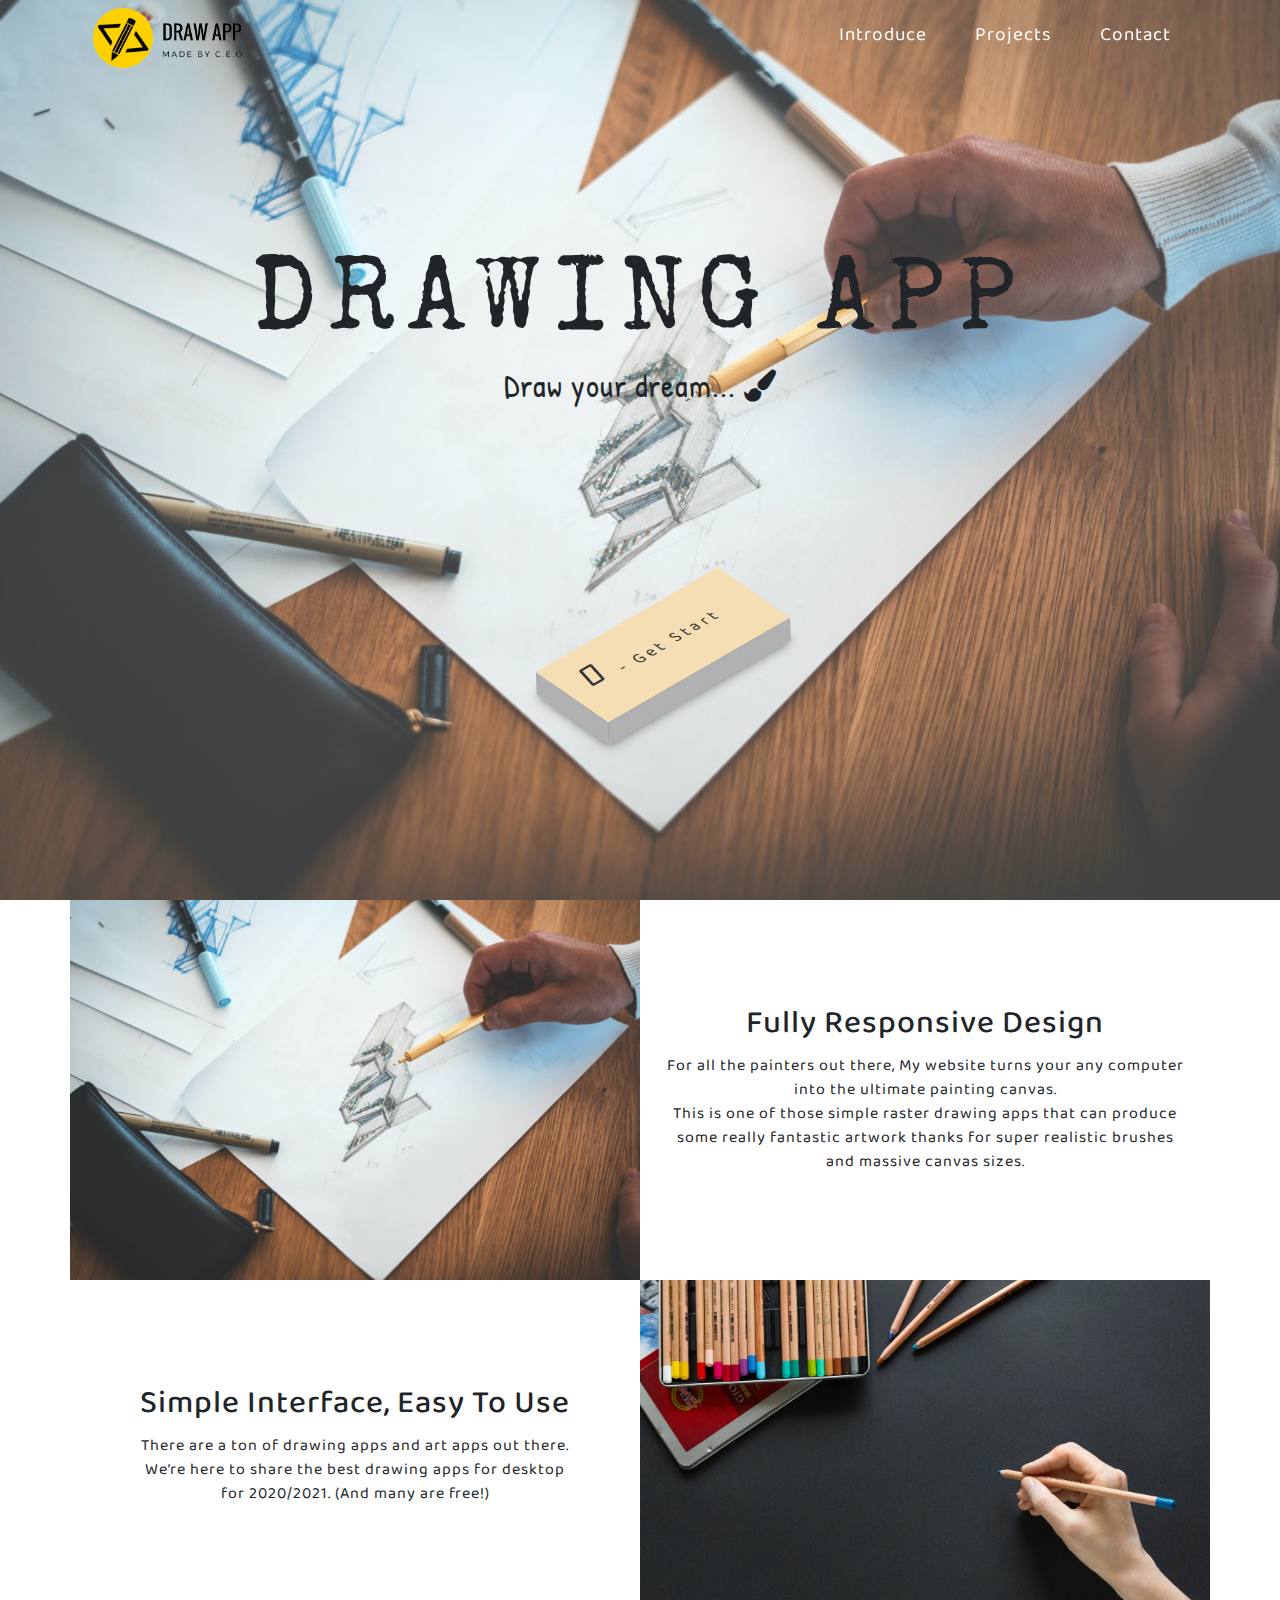
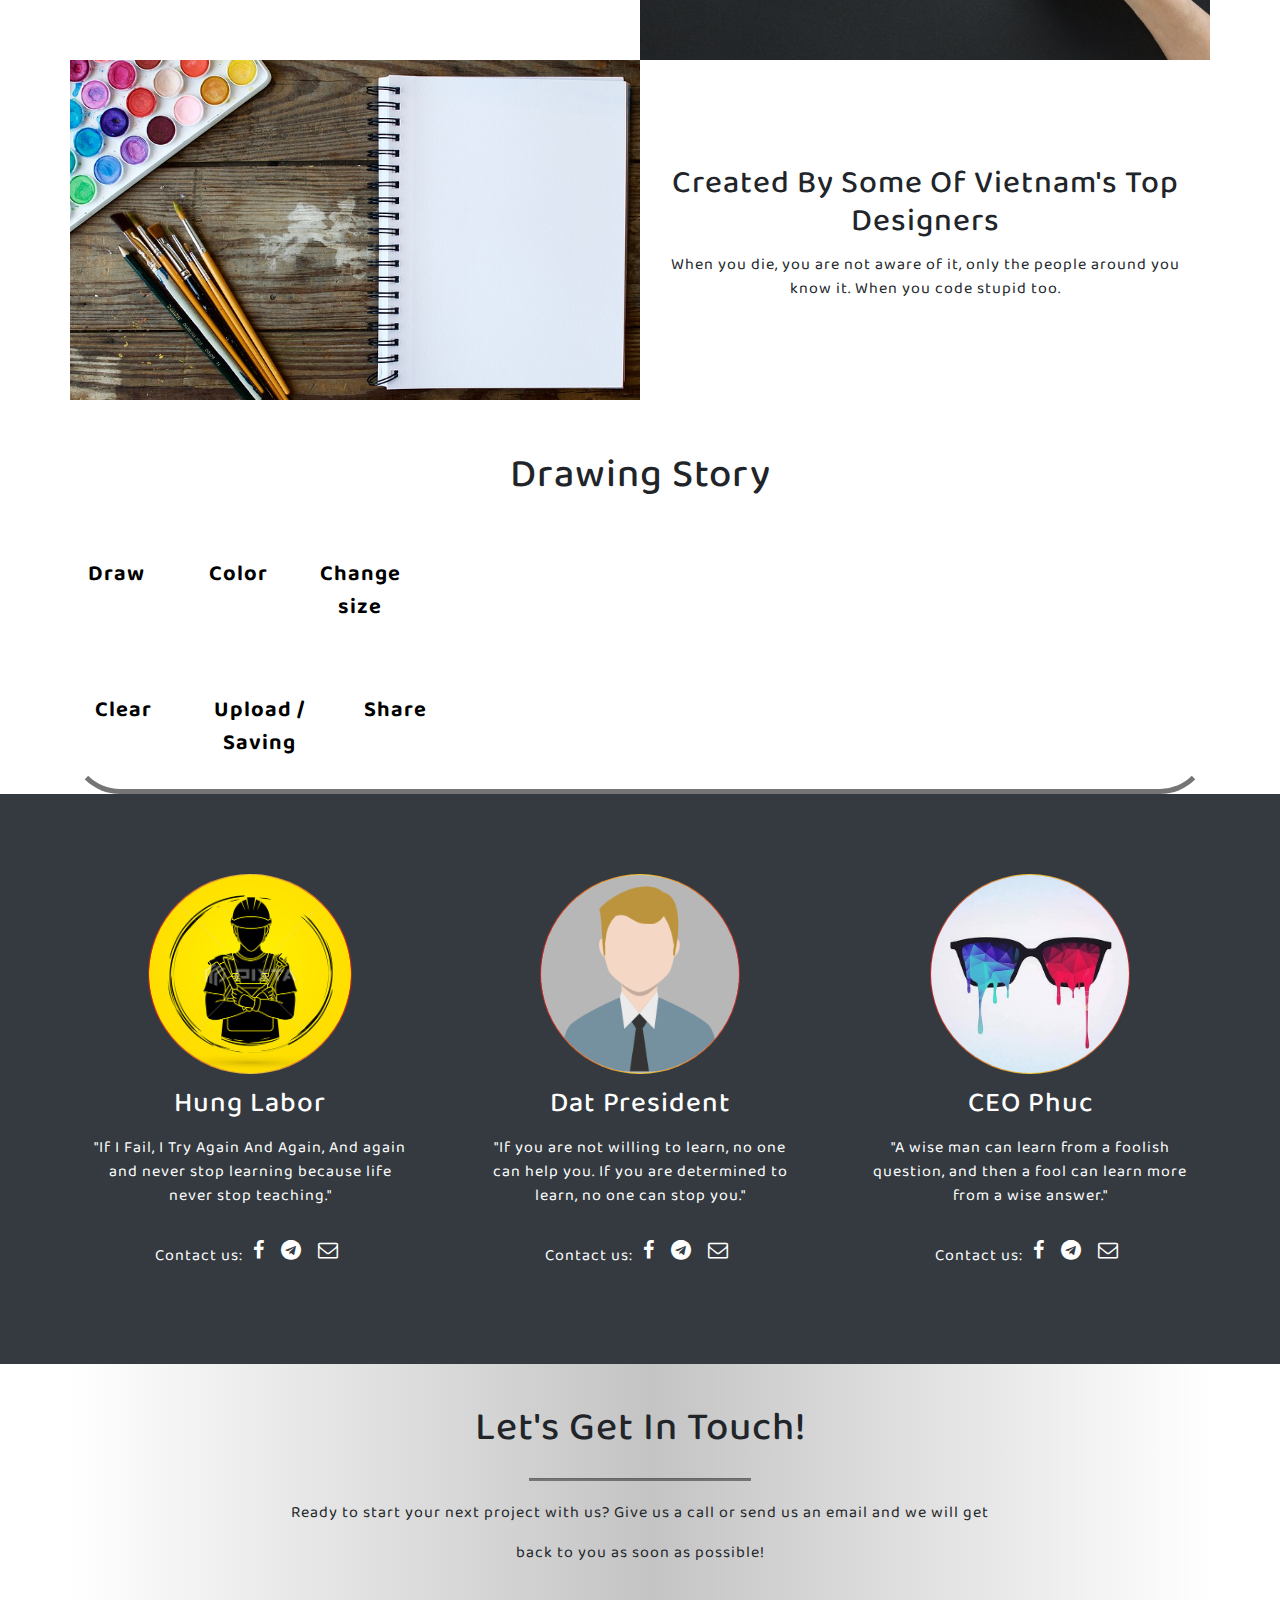
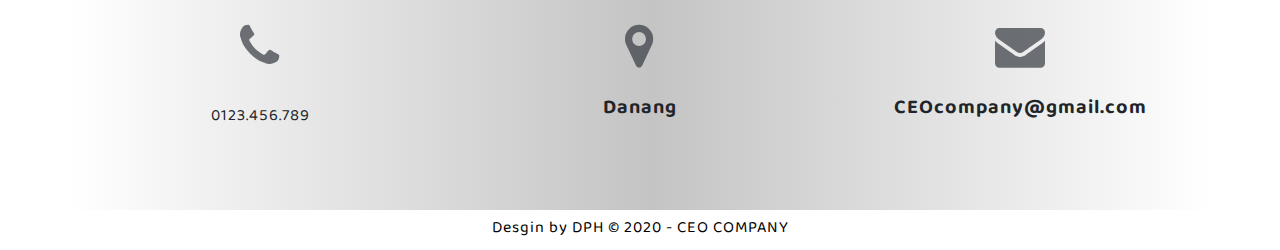
==== index.html @ f02deaca "first commit" ====
<!DOCTYPE html>
<html lang="en">
  <head>
    <script src="Js/index.js"></script>
    <link
      href="https://fonts.googleapis.com/css?family=Varela+Round"
      rel="stylesheet"
    />
    <link
      href="https://fonts.googleapis.com/css?family=Nunito:200,200i,300,300i,400,400i,600,600i,700,700i,800,800i,900,900i"
      rel="stylesheet"
    />
    <link
      rel="stylesheet"
      href="https://stackpath.bootstrapcdn.com/bootstrap/4.4.1/css/bootstrap.min.css"
      integrity="sha384-Vkoo8x4CGsO3+Hhxv8T/Q5PaXtkKtu6ug5TOeNV6gBiFeWPGFN9MuhOf23Q9Ifjh"
      crossorigin="anonymous"
    />
    <script
      src="https://code.jquery.com/jquery-3.4.1.slim.min.js"
      integrity="sha384-J6qa4849blE2+poT4WnyKhv5vZF5SrPo0iEjwBvKU7imGFAV0wwj1yYfoRSJoZ+n"
      crossorigin="anonymous"
    ></script>
    <script
      src="https://cdn.jsdelivr.net/npm/popper.js@1.16.0/dist/umd/popper.min.js"
      integrity="sha384-Q6E9RHvbIyZFJoft+2mJbHaEWldlvI9IOYy5n3zV9zzTtmI3UksdQRVvoxMfooAo"
      crossorigin="anonymous"
    ></script>
    <script
      src="https://stackpath.bootstrapcdn.com/bootstrap/4.4.1/js/bootstrap.min.js"
      integrity="sha384-wfSDF2E50Y2D1uUdj0O3uMBJnjuUD4Ih7YwaYd1iqfktj0Uod8GCExl3Og8ifwB6"
      crossorigin="anonymous"
    ></script>
    <meta charset="UTF-8" />
    <meta name="viewport" content="width=device-width, initial-scale=1.0" />
    <link rel="stylesheet" href="./Css/menu.css" />
    <link rel="stylesheet" href="Css/home.css" />
    <meta charset="UTF-8" />
    <title>Drawing App</title>
    <link rel="icon" type="image/ico" href="img/logo.jpg" />
    <link
      rel="stylesheet"
      href="https://use.fontawesome.com/releases/v5.3.1/css/all.css"
      integrity="sha384-mzrmE5qonljUremFsqc01SB46JvROS7bZs3IO2EmfFsd15uHvIt+Y8vEf7N7fWAU"
      crossorigin="anonymous"
    />
    <link
      href="https://fonts.googleapis.com/css2?family=Patrick+Hand&family=Special+Elite&display=swap"
      rel="stylesheet"
    />
    <link
      href="https://fonts.googleapis.com/css2?family=Baloo+Tammudu+2&display=swap"
      rel="stylesheet"
    />
    <script src="https://cdn.jsdelivr.net/npm/sweetalert2@9"></script>
    <link
      href="https://fonts.googleapis.com/css2?family=Baskervville&family=Dancing+Script:wght@700&display=swap"
      rel="stylesheet"
    />
    <link
      rel="stylesheet"
      href="https://cdnjs.cloudflare.com/ajax/libs/font-awesome/4.7.0/css/font-awesome.min.css"
    />
    <link
      href="https://fonts.googleapis.com/css?family=Playfair+Display&display=swap"
      rel="stylesheet"
    />
    <link
      rel="stylesheet"
      href="https://maxcdn.bootstrapcdn.com/bootstrap/4.0.0/css/bootstrap.min.css"
      integrity="sha384-Gn5384xqQ1aoWXA+058RXPxPg6fy4IWvTNh0E263XmFcJlSAwiGgFAW/dAiS6JXm"
      crossorigin="anonymous"
    />
    <script
      src="https://code.jquery.com/jquery-3.2.1.slim.min.js"
      integrity="sha384-KJ3o2DKtIkvYIK3UENzmM7KCkRr/rE9/Qpg6aAZGJwFDMVNA/GpGFF93hXpG5KkN"
      crossorigin="anonymous"
    ></script>
    <script
      src="https://cdnjs.cloudflare.com/ajax/libs/popper.js/1.12.9/umd/popper.min.js"
      integrity="sha384-ApNbgh9B+Y1QKtv3Rn7W3mgPxhU9K/ScQsAP7hUibX39j7fakFPskvXusvfa0b4Q"
      crossorigin="anonymous"
    ></script>
    <script
      src="https://maxcdn.bootstrapcdn.com/bootstrap/4.0.0/js/bootstrap.min.js"
      integrity="sha384-JZR6Spejh4U02d8jOt6vLEHfe/JQGiRRSQQxSfFWpi1MquVdAyjUar5+76PVCmYl"
      crossorigin="anonymous"
    ></script>
  </head>
  <body>
    <nav class="navbar navbar-expand-lg navbar-light fixed-top" id="mainNav">
      <div class="container">
        <a class="navbar-brand js-scroll-trigger" href="#page-top"
          ><img class="logo" src="./img/logo-removebg-preview.png" alt=""
        /></a>
        <div class="collapse navbar-collapse" id="navbarResponsive">
          <ul class="navbar-nav ml-auto">
            <li class="nav-item">
              <a class="nav-link js-scroll-trigger" href="#about">Introduce</a>
            </li>
            <li class="nav-item">
              <a class="nav-link js-scroll-trigger" href="#projects"
                >Projects</a
              >
            </li>
            <li class="nav-item">
              <a class="nav-link js-scroll-trigger" href="#signup">Contact</a>
            </li>
          </ul>
        </div>
      </div>
    </nav>

    <!--Phần đầu animation-->
    <header class="masthead">
      <div class="container d-flex h-100 align-items-center">
        <div class="mx-auto text-center">
          <h1 class="mx-auto my-0 text-uppercase">Drawing App</h1>
          <h2 class="mx-auto mt-2 mb-5">
            Draw your dream...
            <i class="fa fa-paint-brush" aria-hidden="true"></i>
          </h2>
          <div class="button_max">
            <div class="button_3d">
              <a href="aloooo.html">
                <i class="fas fa-play" aria-hidden="true"></i>
                <span> - Get Start</span>
              </a>
            </div>
          </div>
        </div>
        <a id="about"></a>
      </div>
    </header>

    <div class="container header">
      <div class="row">
        <div class="col-md-6 img">
          <img src="./img/bg1.jpg" alt="" />
        </div>
        <div class="col-md-6 text">
          <h2>Fully Responsive Design</h2>
          <p>
            For all the painters out there, My website turns your any computer
            into the ultimate painting canvas. <br />
            This is one of those simple raster drawing apps that can produce
            some really fantastic artwork thanks for super realistic brushes
            <br />
            and massive canvas sizes.
          </p>
        </div>
      </div>
      <div class="row">
        <div class="col-md-6 text">
          <h2>Simple Interface, Easy To Use</h2>
          <p>
            There are a ton of drawing apps and art apps out there. <br />
            We’re here to share the best drawing apps for desktop <br />
            for 2020/2021. (And many are free!)
          </p>
        </div>
        <div class="col-md-6 img">
          <img src="./img/bg2.jpg" alt="" />
        </div>
      </div>
      <div class="row">
        <div class="col-md-6 img">
          <img src="./img/bg9.jpg" alt="" />
        </div>
        <a id="projects"></a>
        <div class="col-md-6 text">
          <h2>Created By Some Of Vietnam's Top Designers</h2>
          <p>
            When you die, you are not aware of it, only the people around you
            know it. When you code stupid too.
          </p>
        </div>
      </div>
    </div>

    <p></p>

    <div class="container-fluid main2">
      <div class="container">
        <div class="row">
          <div class="col-md-12">
            <h1>Drawing Story</h1>
          </div>
        </div>

        <div class="row">
          <div class="card-deck">
            <div class="card">
              <img
                onclick="show()"
                class="card-img-top"
                src="https://cdn.pixabay.com/photo/2019/04/10/11/56/watercolour-4116932_960_720.png"
                alt=""
              />
              <label for=""><p>Draw</p></label>
            </div>
            <span></span>
            <div class="card">
              <img
                onclick="show1()"
                class="card-img-top"
                src="https://cdn.pixabay.com/photo/2017/08/02/22/38/bird-2573779_960_720.jpg"
                alt=""
              />
              <label for=""><p>Color</p></label>
            </div>
            <span></span>
            <div class="card">
              <img
                onclick="show2()"
                class="card-img-top"
                src="https://cdn.pixabay.com/photo/2015/11/03/10/23/watercolor-1020509_960_720.jpg"
                alt=""
              />
              <label for=""><p>Change size</p></label>
            </div>
          </div>
        </div>
        <p><br /></p>
        <div class="row">
          <div class="card-deck">
            <div class="card">
              <img
                onclick="show3()"
                class="card-img-top"
                src="https://cdn.pixabay.com/photo/2018/07/18/15/43/animal-3546613_960_720.jpg"
                alt=""
              />
              <label for=""><p>Clear</p></label>
            </div>
            <span></span>
            <div class="card">
              <img
                onclick="show4()"
                class="card-img-top"
                src="https://cdn.pixabay.com/photo/2015/12/27/21/11/paradise-1110498_960_720.jpg"
                alt=""
              />
              <label for=""><p>Upload / Saving</p></label>
            </div>
            <span></span>
            <div class="card">
              <img
                onclick="show5()"
                class="card-img-top"
                src="https://cdn.pixabay.com/photo/2015/12/05/08/25/fairy-tale-1077863_960_720.jpg"
                alt=""
              />
              <label for=""><p>Share</p></label>
            </div>
          </div>
          <a id="signup"></a>
        </div>
      </div>
    </div>

    <div class="main3">
      <div class="container">
        <div class="card-deck">
          <div class="card">
            <img class="card-img-top" src="./img/hungngu" alt="" />
            <div class="card-body">
              <h3 class="card-title">Hung Labor</h3>
              <p class="card-text text">
                "If I Fail, I Try Again And Again, And again and never stop
                learning because life never stop teaching."
              </p>
              <div class="contact">
                Contact us:
                <a
                  href="https://www.facebook.com/profile.php?id=100005512876451"
                  ><i class="fa fa-facebook" aria-hidden="true"></i
                ></a>
                <span></span>
                <a href=""><i class="fa fa-telegram" aria-hidden="true"></i></a>
                <span></span>
                <a href=""
                  ><i class="fa fa-envelope-o" aria-hidden="true"></i
                ></a>
              </div>
            </div>
          </div>
          <div class="card">
            <img class="card-img-top" src="./img/admin02.jpg" alt="" />
            <div class="card-body">
              <h3 class="card-title">Dat President</h3>
              <p class="card-text">
                "If you are not willing to learn, no one can help you. If you
                are determined to learn, no one can stop you."
              </p>
              <div class="contact">
                Contact us:
                <a href="https://www.facebook.com/I.miss.you.forever"
                  ><i class="fa fa-facebook" aria-hidden="true"></i
                ></a>
                <span></span>
                <a href=""><i class="fa fa-telegram" aria-hidden="true"></i></a>
                <span></span>
                <a href=""
                  ><i class="fa fa-envelope-o" aria-hidden="true"></i
                ></a>
              </div>
            </div>
          </div>
          <div class="card">
            <img class="card-img-top" src="./img/avatame.jpg" alt="" />
            <div class="card-body">
              <h3 class="card-title">CEO Phuc</h3>
              <p class="card-text">
                "A wise man can learn from a foolish question, and then a fool
                can learn more from a wise answer."
              </p>
              <div class="contact">
                Contact us:
                <a
                  href="https://www.facebook.com/profile.php?id=100008193485637"
                  ><i class="fa fa-facebook" aria-hidden="true"></i
                ></a>
                <span></span>
                <a href=""><i class="fa fa-telegram" aria-hidden="true"></i></a>
                <span></span>
                <a href=""
                  ><i class="fa fa-envelope-o" aria-hidden="true"></i
                ></a>
              </div>
            </div>
          </div>
        </div>
      </div>
    </div>
    <div class="container end-menu">
      <div class="row">
        <div class="col-md-12">
          <h1>Let's Get In Touch!</h1>
          <p></p>
          <span><hr /></span>
          <p></p>
          <label for=""
            ><p>
              Ready to start your next project with us? Give us a call or send
              us an email and we will get <br />
              back to you as soon as possible!
            </p></label
          >
        </div>
      </div>
      <div class="row icon">
        <div class="col-md-4">
          <i class="fa fa-phone" aria-hidden="true"></i>
          <p></p>
          <span>0123.456.789</span>
        </div>
        <div class="col-md-4">
          <i class="fa fa-map-marker" aria-hidden="true"></i>
          <p></p>
          <span
            ><h5><b>Danang</b></h5></span
          >
        </div>
        <div class="col-md-4">
          <i class="fa fa-envelope" aria-hidden="true"></i>
          <p></p>
          <span
            ><h5><b>CEOcompany@gmail.com</b></h5></span
          >
        </div>
      </div>
    </div>

    <div class="end">
      <div class="copy">
        <p>Desgin by DPH © 2020 - CEO COMPANY</p>
      </div>
    </div>
  </body>
</html>
---- Css/menu.css ----
* {
  margin: 0;
  padding: 0;
}
div {
  font-family: "Baloo Tammudu 2", cursive;
}
.main2 {
  height: 100%;
  background: white;
}
.main2 .container {
  border: solid 5px rgba(0, 0, 0, 0.541);
  border-radius: 50px;
  border-right-color: transparent;
  border-left-color: transparent;
  border-top-color: transparent;
}
.main2 h1 {
  padding: 40px 0px;
}
.main2 .col-md-12 {
  text-align: center;
}
.card-deck .card {
  background: transparent;
  border: transparent;
}
.card-deck img {
  border-radius: 15px;
  padding: 0px;
  box-shadow: 5px 5px 3px 0 rgba(0, 0, 0, 0.452);
}
span {
  width: 10px;
}
.card-deck .card img:active {
  transform: translateY(8px);
}
.card label {
  text-align: center;
  font-size: 22px;
  font-weight: initial;
  padding-top: 6px;
  font-weight: bold;
}
.card label p {
  color: black;
}
.header .row .img {
  overflow: hidden;
  width: 570px;
  height: auto;
}
.header .row .img img {
  width: 570px;
  height: auto;
  transform: scale(1.2);
}

.header .row .text {
  text-align: center;
  position: relative;
  top: 7rem;
  color: linear-gradient(
    to right,
    #ff512f 0%,
    #f09819 51%,
    #ff512f 100%
  ) !important;
}
.main3 {
  height: auto;
  background: #343a40;
  width: 100%;
}

.main3 .container {
  text-align: center;
  position: relative;
  padding: 80px 0px 60px 0px;
}
.main3 .card-deck .card img {
  margin: 0 auto;
  border-radius: 50%;
  height: 200px;
  width: auto;
  box-shadow: none;
  border: solid 1px transparent;
  background-image: linear-gradient(
    to right,
    #c02425 0%,
    #f0cb35 51%,
    #c02425 100%
  );
}
.main3 .card-deck .card .card-body {
  color: white;
}
.end-menu {
  text-align: center;
  padding: 50px 150px;
  line-height: 40px;
  background-image: linear-gradient(
    to right,
    #ffffff 0%,
    rgba(0, 0, 0, 0.233) 51%,
    #ffffff 100%
  );
}
.end-menu .row hr {
  margin: 0 auto;
  width: 20%;
  height: 2px;
  background: rgba(0, 0, 0, 0.431);
}
.end-menu .row i {
  font-size: 50px;
  color: #343a40b4;
}
.end-menu .icon {
  padding: 20px 0px;
}
.end {
  position: relative;
  height: 40px;
  color: black;
  text-align: center;
  width: auto;
  font-family: inherit;
  padding: 10px 0px;
}

.contact {
  overflow: hidden;
  padding: 12px 0px;
}
.contact i {
  overflow: hidden;
  padding: 0px 6px;
  font-size: 20px;
  color: white;
  transition: 0.2s;
}
.contact i:hover {
  transform: scale(1.2);
  color: whitesmoke;
  transition: 0.2s;
  z-index: 99;
}
#about {
  margin-top: 72%;
}
#projects {
  margin-top: 23%;
}
#signup {
  margin-top: -7%;
}

@import url("https://fonts.googleapis.com/css?family=Nunito:400,600,700");

.a {
  color: #e7484f;
}
.b {
  color: #f68b1d;
}
.c {
  color: #fced00;
}
.d {
  color: #009e4f;
}
.e {
  color: #00aac3;
}
.f {
  color: #732982;
}

.rainbow {
  background-color: #343a40;
  border-radius: 4px;
  color: #fff;
  cursor: pointer;
}
.rainbow a {
  padding: 20px 20px;
  color: white;
  text-decoration: none;
}
.rainbow a:hover {
  color: white;
  text-decoration: none;
}

.rainbow:hover {
  background-image: linear-gradient(
    90deg,
    #00c0ff 0%,
    #ffcf00 49%,
    #fc4f4f 80%,
    #00c0ff 100%
  );
  animation: slidebg 5s linear infinite;
}

@keyframes slidebg {
  to {
    background-position: 20vw;
  }
}

.button_max {
  margin: 15rem 0 0 20%;
}

.button_3d {
  position: absolute;
  transform: translate(-50%, -50%);
  display: flex;
  margin: 0 0 0 16rem;
  padding: 0;
  list-style: none;
}

.button_3d a .fas {
  font-size: 2rem;
  color: #333;
  line-height: 80px;
  transition: 0.5s;
  padding-right: 14px;
}

.button_3d a span {
  padding: 0;
  margin: 0;
  top: 2rem;
  position: absolute;
  color: #333;
  letter-spacing: 4px;
  transition: 0.5s;
  width: 10rem;
}

.button_3d a {
  text-decoration: none;
  display: block;
  display: absolute;
  width: 210px;
  height: 80px;
  background: wheat;
  text-align: left;
  padding-left: 20px;
  transform: rotate(-30deg) skewX(25deg) translate(0, 0);
  transition: 0.5s;
  box-shadow: -20px 20px 10px rgba(0, 0, 0, 0.5);
}

.button_3d a::before {
  content: "";
  position: absolute;
  top: 10px;
  left: -20px;
  height: 100%;
  width: 20px;
  background: #b1b1b1;
  transform: 0.5s;
  transform: rotate(0deg) skewY(-45deg);
}

.button_3d a::after {
  content: "";
  position: absolute;
  bottom: -20px;
  left: -10px;
  height: 20px;
  width: 100%;
  background: #b1b1b1;
  transform: 0.5s;
  transform: rotate(0deg) skewX(-45deg);
}

.button_3d a:hover {
  transform: rotate(-30deg) skew(25deg) translate(20px, -15px);
  box-shadow: -50px 50px 50px rgba(0, 0, 0, 0.5);
}

.button_3d:hover .fas {
  color: #fff;
}

.button_3d:hover span {
  color: #fff;
}

.button_3d:hover a {
  background: #dd4b39;
}

.button_3d:hover a::before {
  background: #b33a2b;
}

.button_3d:hover a::after {
  background: #e66a5a;
}
---- Css/home.css ----
.navbar .logo {
  height: 100px;
  width: auto;
}
#mainNav {
  min-height: 56px;
  background-color: #fff;
}

.navbar {
  /* background-image: linear-gradient(to right, #F09819 0%, rgba(237, 222, 93, 0.76) 21%, #F09819 100%)!important; */
  background-color: transparent !important;
  height: 80px;
  /* box-shadow: 0px 20px 30px rgba(0, 0, 0, 0.246); */
  transition: 0.5s;
}

.navbar-small {
  /* background-image: linear-gradient(to right, #272522 0%, rgba(167, 165, 154, 0.76) 21%, #d1cec9c9 100%)!important; */
  /* background-color: rgba(0, 0, 0, 0.815)!important; */
  background-color: white !important;
  height: 80px;
  box-shadow: 0px 20px 30px rgba(0, 0, 0, 0.246);
  transition: 0.5s;
}
#mainNav .navbar-toggler {
  font-size: 80%;
  padding: 0.75rem;
  color: #64a19d;
  border: 1px solid #64a19d;
}
#mainNav .navbar-toggler:focus {
  outline: 0;
}
#mainNav .navbar-brand {
  color: #161616;
  font-weight: 700;
  padding: 0.9rem 0;
}
#mainNav .navbar-nav .nav-item {
  font-size: 19px;
}
#mainNav .navbar-nav .nav-item:hover {
  color: fade(white, 80%);
  outline: 0;
  background-color: transparent;
}
#mainNav .navbar-nav .nav-item:active,
#mainNav .navbar-nav .nav-item:focus {
  outline: 0;
  background-color: transparent;
}
@media (min-width: 992px) {
  #mainNav {
    padding-top: 0;
    padding-bottom: 0;
    border-bottom: none;
    background-color: transparent;
    transition: background-color 0.3s ease-in-out;
  }
  #mainNav .navbar-brand {
    padding: 0.5rem 0;
    color: white;
  }
  #mainNav .nav-link {
    transition: none;
    padding: 2rem 1.5rem;
    color: white;
  }
  #mainNav .nav-link:hover {
    color: rgba(255, 255, 255, 0.75);
  }
  #mainNav .nav-link:active {
    color: #fff;
  }
  #mainNav.navbar-shrink {
    background-color: #fff;
  }
  #mainNav.navbar-shrink .navbar-brand {
    color: #161616;
  }
  #mainNav.navbar-shrink .nav-link {
    color: #161616;
    padding: 1.5rem 1.5rem 1.25rem;
    border-bottom: 0.25rem solid transparent;
  }
  #mainNav.navbar-shrink .nav-link:hover {
    color: #64a19d;
  }
  #mainNav.navbar-shrink .nav-link:active {
    color: #467370;
  }
  #mainNav.navbar-shrink .nav-link.active {
    color: #64a19d;
    outline: 0;
    border-bottom: 0.25rem solid #64a19d;
  }
}
.masthead {
  min-height: 30rem;
  position: relative;
  display: table;
  width: 100%;
  height: auto;
  padding-top: 8rem;
  padding-bottom: 8rem;
  background: linear-gradient(
      90deg,
      rgba(255, 255, 255, 0.1) 0,
      rgba(255, 255, 255, 0.1) 100%
    ),
    url(../img/bg1.jpg);
  background-position: center center;
  background-repeat: no-repeat;
  background-size: cover;
}
.masthead h1 {
  font-family: "Special Elite", cursive;
  font-size: 2.5rem;
  line-height: 2.5rem;
  letter-spacing: 0.8rem;
  animation: bongdo 15s infinite;
}
@keyframes bongdo {
  30% {
    text-shadow: black 10px 10px 12px;
  }
  70% {
    text-shadow: black 12px 12px 13px;
  }
  100% {
    text-shadow: black 10px 10px 12px;
  }
}
@keyframes pain {
  50% {
    transform: rotate(-15deg);
    -moz-transform: rotate(-15deg);
    -webkit-transform: rotate(-15deg);
    -o-transform: rotate(-15deg);
  }
}

.masthead h2 {
  font-family: "Patrick Hand", cursive;
  max-width: 20rem;
  animation: pain 15s forwards;
  font-size: 2rem !important;
}
@media (min-width: 768px) {
  .masthead h1 {
    font-size: 4rem;
    line-height: 4rem;
  }
}
@media (min-width: 992px) {
  .masthead {
    height: 100vh;
    padding: 0;
  }
  .masthead h1 {
    font-size: 6.5rem;
    line-height: 6.5rem;
    letter-spacing: 0.8rem;
  }
  .masthead h2 {
    max-width: 30rem;
    font-size: 1.25rem;
  }
}
.btn {
  box-shadow: 0 0.1875rem 0.1875rem 0 rgba(0, 0, 0, 0.1) !important;
  padding: 1.25rem 2rem;
  font-family: "Varela Round";
  font-size: 80%;
  text-transform: uppercase;
  letter-spacing: 0.15rem;
  border: 0;
}
.btn-primary {
  background-color: #64a19d;
}
.btn-primary:hover {
  background-color: #4f837f;
}
.btn-primary:focus {
  background-color: #4f837f;
  color: #fff;
}
.btn-primary:active {
  background-color: #467370 !important;
}
.about-section {
  padding-top: 5rem;
  background: white;
}
.about-section p {
  margin-bottom: 5rem;
}
.projects-section {
  padding: 10rem 0;
}
.projects-section .featured-text {
  padding: 2rem;
}
@media (min-width: 992px) {
  .projects-section .featured-text {
    padding: 0 0 0 2rem;
    border-left: 0.5rem solid #64a19d;
  }
}
.projects-section .project-text {
  padding: 3rem;
  font-size: 90%;
}
@media (min-width: 992px) {
  .projects-section .project-text {
    padding: 5rem;
  }
  .projects-section .project-text hr {
    border-color: #64a19d;
    border-width: 0.25rem;
    width: 30%;
  }
}
.signup-section {
  padding: 10rem 0;
  background: linear-gradient(
      to bottom,
      rgba(22, 22, 22, 0.1) 0,
      rgba(22, 22, 22, 0.5) 75%,
      #161616 100%
    ),
    url(../img/bg-signup.jpg);
  background-position: center;
  background-repeat: no-repeat;
  background-attachment: scroll;
  background-size: cover;
}
.signup-section .form-inline input {
  box-shadow: 0 0.1875rem 0.1875rem 0 rgba(0, 0, 0, 0.1) !important;
  padding: 1.25rem 2rem;
  height: auto;
  font-family: "Varela Round";
  font-size: 80%;
  text-transform: uppercase;
  letter-spacing: 0.15rem;
  border: 0;
}
.contact-section {
  padding: 5rem 0 0;
}
.contact-section .card {
  border: 0;
  border-bottom: 0.25rem solid #64a19d;
}
.contact-section .card h4 {
  font-size: 0.8rem;
  font-family: "Varela Round";
  text-transform: uppercase;
  letter-spacing: 0.15rem;
}
.contact-section .card hr {
  border-color: #64a19d;
  border-width: 0.25rem;
  width: 3rem;
}
.contact-section .social {
  margin-top: 5rem;
}
.contact-section .social a {
  text-align: center;
  height: 3rem;
  width: 3rem;
  background: rgba(255, 255, 255, 0.1);
  border-radius: 100%;
  line-height: 3rem;
  color: rgba(255, 255, 255, 0.3);
}
.contact-section .social a:hover {
  color: rgba(255, 255, 255, 0.5);
}
.contact-section .social a:active {
  color: #fff;
}
body {
  font-family: Nunito;
  letter-spacing: 0.0625em;
}
a {
  color: #64a19d;
}
a:focus,
a:hover {
  text-decoration: none;
  color: #3c6360;
}
.bg-black {
  background-color: #161616 !important;
}
.bg-primary {
  background-color: #64a19d !important;
}
.text-primary {
  color: #64a19d !important;
}
footer {
  padding: 5rem 0;
}
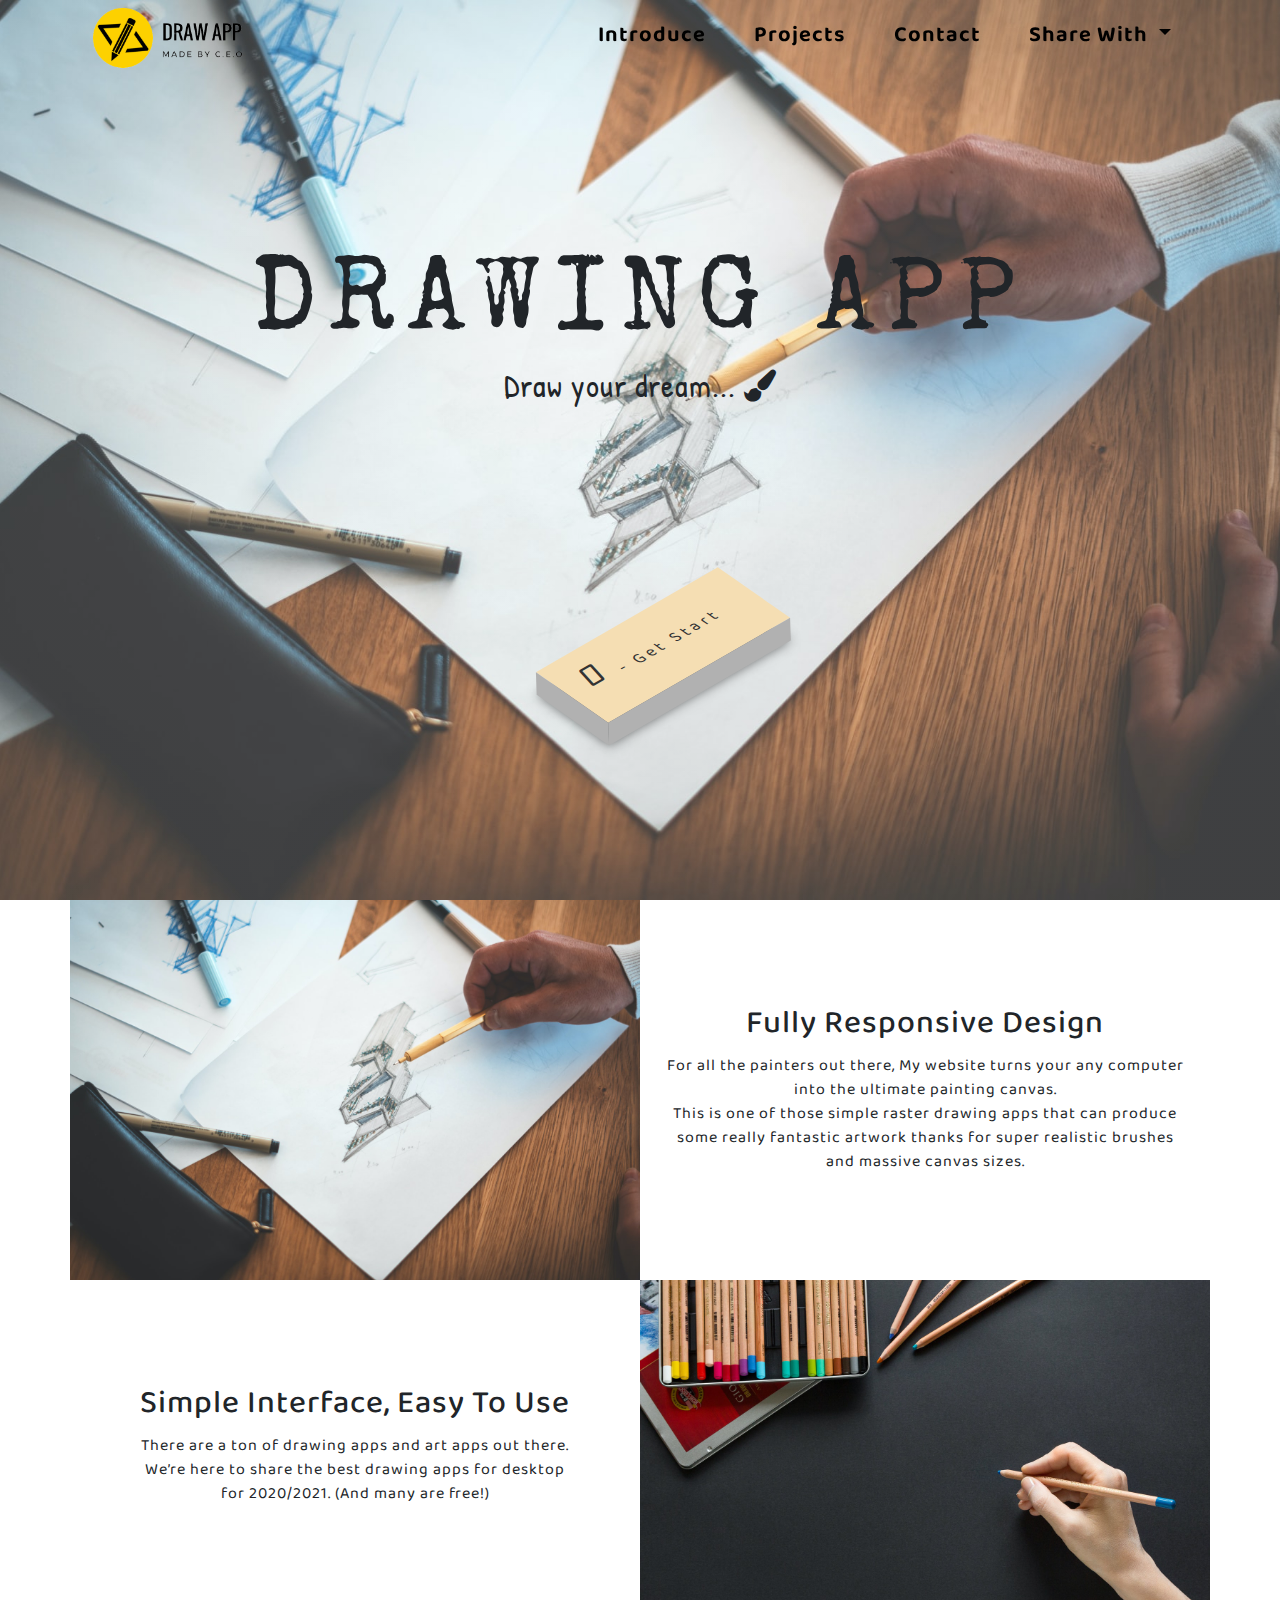
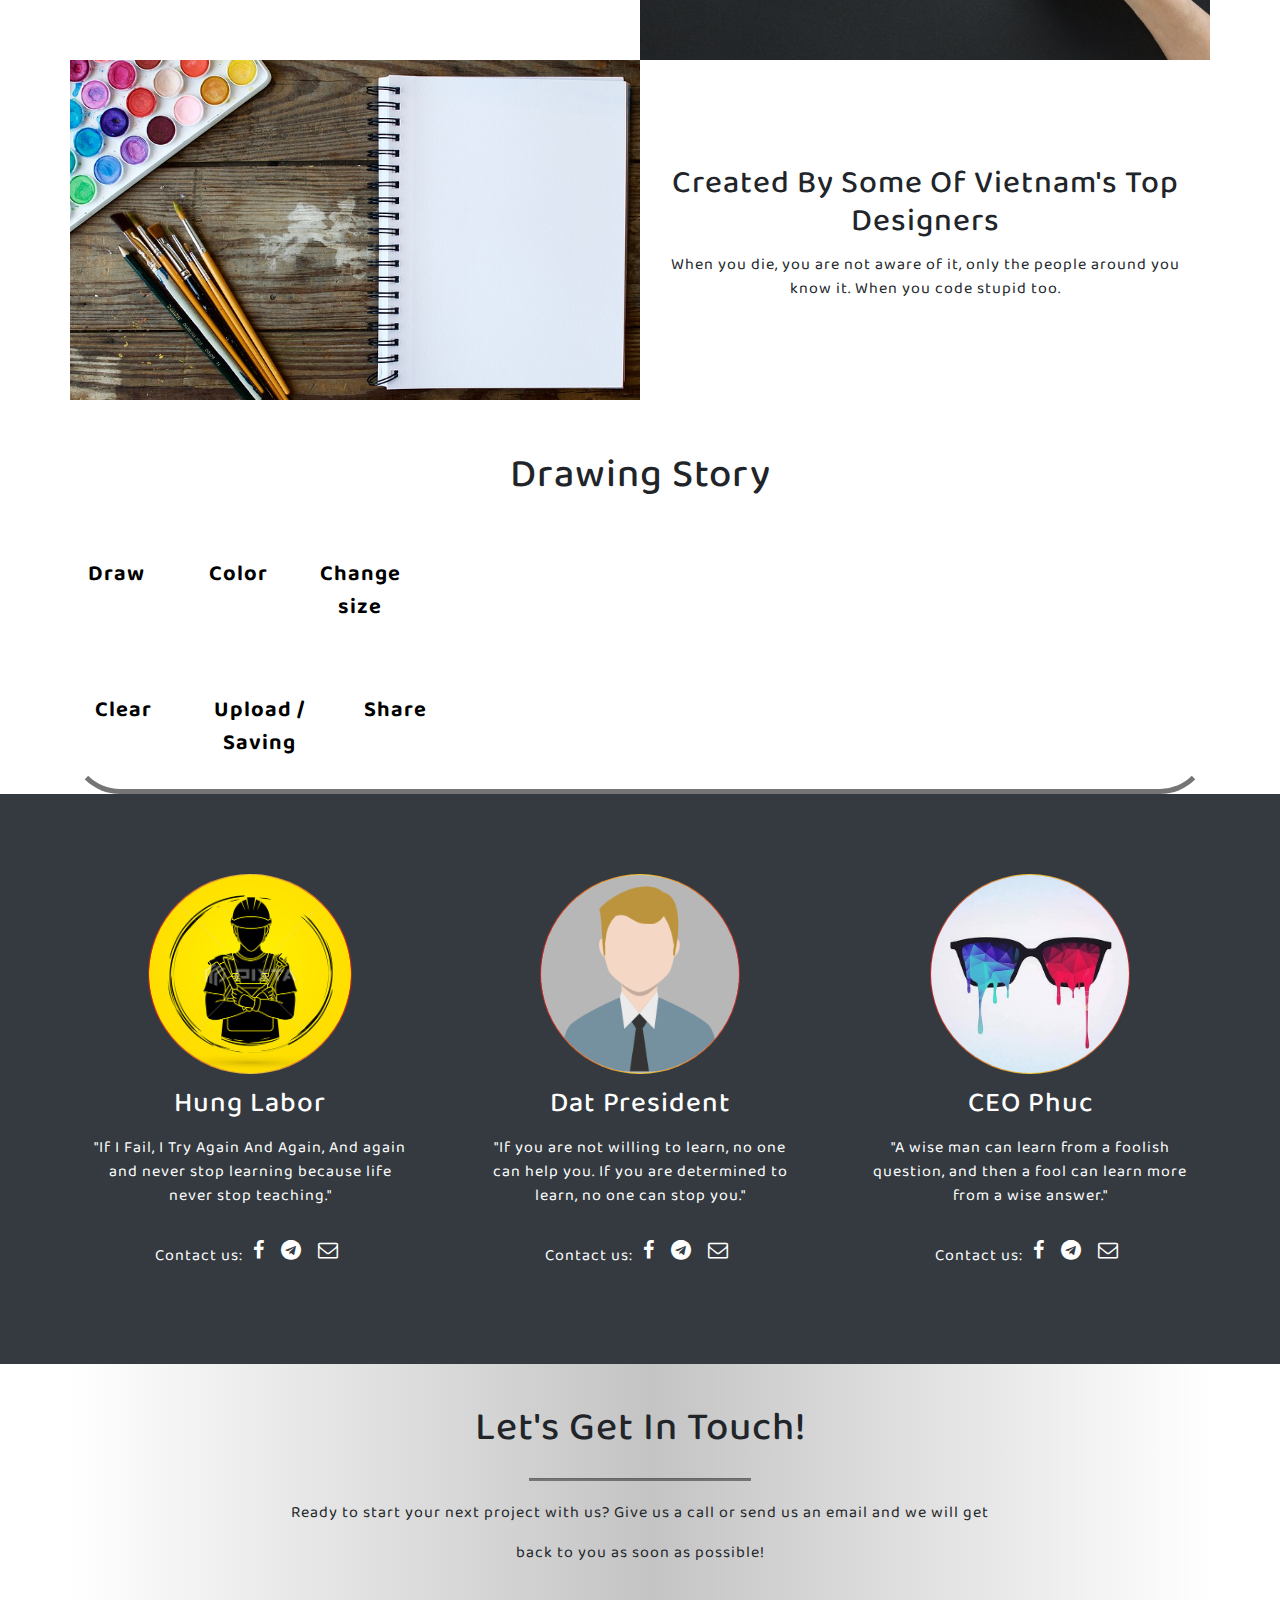
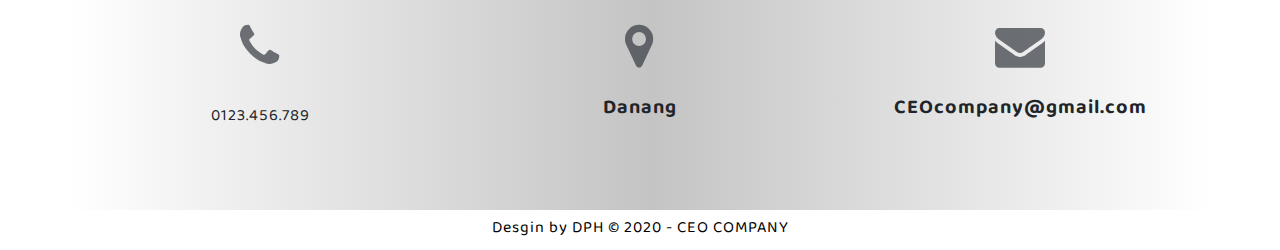
==== commit 1eeb4113: "aaa" ====
--- a/index.html
+++ b/index.html
@@ -1,381 +1,323 @@
 <!DOCTYPE html>
 <html lang="en">
-  <head>
-    <script src="Js/index.js"></script>
-    <link
-      href="https://fonts.googleapis.com/css?family=Varela+Round"
-      rel="stylesheet"
-    />
-    <link
-      href="https://fonts.googleapis.com/css?family=Nunito:200,200i,300,300i,400,400i,600,600i,700,700i,800,800i,900,900i"
-      rel="stylesheet"
-    />
-    <link
-      rel="stylesheet"
-      href="https://stackpath.bootstrapcdn.com/bootstrap/4.4.1/css/bootstrap.min.css"
-      integrity="sha384-Vkoo8x4CGsO3+Hhxv8T/Q5PaXtkKtu6ug5TOeNV6gBiFeWPGFN9MuhOf23Q9Ifjh"
-      crossorigin="anonymous"
-    />
-    <script
-      src="https://code.jquery.com/jquery-3.4.1.slim.min.js"
-      integrity="sha384-J6qa4849blE2+poT4WnyKhv5vZF5SrPo0iEjwBvKU7imGFAV0wwj1yYfoRSJoZ+n"
-      crossorigin="anonymous"
-    ></script>
-    <script
-      src="https://cdn.jsdelivr.net/npm/popper.js@1.16.0/dist/umd/popper.min.js"
-      integrity="sha384-Q6E9RHvbIyZFJoft+2mJbHaEWldlvI9IOYy5n3zV9zzTtmI3UksdQRVvoxMfooAo"
-      crossorigin="anonymous"
-    ></script>
-    <script
-      src="https://stackpath.bootstrapcdn.com/bootstrap/4.4.1/js/bootstrap.min.js"
-      integrity="sha384-wfSDF2E50Y2D1uUdj0O3uMBJnjuUD4Ih7YwaYd1iqfktj0Uod8GCExl3Og8ifwB6"
-      crossorigin="anonymous"
-    ></script>
+
+<head>
     <meta charset="UTF-8" />
     <meta name="viewport" content="width=device-width, initial-scale=1.0" />
+    <title>Drawing App</title>
+    <link rel="stylesheet" href="https://maxcdn.bootstrapcdn.com/bootstrap/4.0.0/css/bootstrap.min.css" integrity="sha384-Gn5384xqQ1aoWXA+058RXPxPg6fy4IWvTNh0E263XmFcJlSAwiGgFAW/dAiS6JXm" crossorigin="anonymous" />
+    <link href="https://fonts.googleapis.com/css?family=Varela+Round" rel="stylesheet" />
+    <link href="https://fonts.googleapis.com/css?family=Nunito:200,200i,300,300i,400,400i,600,600i,700,700i,800,800i,900,900i" rel="stylesheet" />
+    <link rel="stylesheet" href="https://stackpath.bootstrapcdn.com/bootstrap/4.4.1/css/bootstrap.min.css" integrity="sha384-Vkoo8x4CGsO3+Hhxv8T/Q5PaXtkKtu6ug5TOeNV6gBiFeWPGFN9MuhOf23Q9Ifjh" crossorigin="anonymous" />
+    <link rel="stylesheet" href="Css/totop.css" />
     <link rel="stylesheet" href="./Css/menu.css" />
     <link rel="stylesheet" href="Css/home.css" />
-    <meta charset="UTF-8" />
-    <title>Drawing App</title>
     <link rel="icon" type="image/ico" href="img/logo.jpg" />
-    <link
-      rel="stylesheet"
-      href="https://use.fontawesome.com/releases/v5.3.1/css/all.css"
-      integrity="sha384-mzrmE5qonljUremFsqc01SB46JvROS7bZs3IO2EmfFsd15uHvIt+Y8vEf7N7fWAU"
-      crossorigin="anonymous"
-    />
-    <link
-      href="https://fonts.googleapis.com/css2?family=Patrick+Hand&family=Special+Elite&display=swap"
-      rel="stylesheet"
-    />
-    <link
-      href="https://fonts.googleapis.com/css2?family=Baloo+Tammudu+2&display=swap"
-      rel="stylesheet"
-    />
+    <link rel="stylesheet" href="https://use.fontawesome.com/releases/v5.3.1/css/all.css" integrity="sha384-mzrmE5qonljUremFsqc01SB46JvROS7bZs3IO2EmfFsd15uHvIt+Y8vEf7N7fWAU" crossorigin="anonymous" />
+    <link href="https://fonts.googleapis.com/css2?family=Patrick+Hand&family=Special+Elite&display=swap" rel="stylesheet" />
+    <link href="https://fonts.googleapis.com/css2?family=Baloo+Tammudu+2&display=swap" rel="stylesheet" />
+    <link href="https://fonts.googleapis.com/css2?family=Baskervville&family=Dancing+Script:wght@700&display=swap" rel="stylesheet" />
+    <link rel="stylesheet" href="https://cdnjs.cloudflare.com/ajax/libs/font-awesome/4.7.0/css/font-awesome.min.css" />
+    <link href="https://fonts.googleapis.com/css?family=Playfair+Display&display=swap" rel="stylesheet" />
+    <link rel="stylesheet" href="https://maxcdn.bootstrapcdn.com/bootstrap/4.0.0/css/bootstrap.min.css" integrity="sha384-Gn5384xqQ1aoWXA+058RXPxPg6fy4IWvTNh0E263XmFcJlSAwiGgFAW/dAiS6JXm" crossorigin="anonymous" />
+    <script src="https://code.jquery.com/jquery-3.2.1.slim.min.js" integrity="sha384-KJ3o2DKtIkvYIK3UENzmM7KCkRr/rE9/Qpg6aAZGJwFDMVNA/GpGFF93hXpG5KkN" crossorigin="anonymous"></script>
+    <script src="https://cdnjs.cloudflare.com/ajax/libs/popper.js/1.12.9/umd/popper.min.js" integrity="sha384-ApNbgh9B+Y1QKtv3Rn7W3mgPxhU9K/ScQsAP7hUibX39j7fakFPskvXusvfa0b4Q" crossorigin="anonymous"></script>
+    <script src="https://maxcdn.bootstrapcdn.com/bootstrap/4.0.0/js/bootstrap.min.js" integrity="sha384-JZR6Spejh4U02d8jOt6vLEHfe/JQGiRRSQQxSfFWpi1MquVdAyjUar5+76PVCmYl" crossorigin="anonymous"></script>
+    <script src="https://code.jquery.com/jquery-3.2.1.slim.min.js" integrity="sha384-KJ3o2DKtIkvYIK3UENzmM7KCkRr/rE9/Qpg6aAZGJwFDMVNA/GpGFF93hXpG5KkN" crossorigin="anonymous"></script>
+    <script src="https://cdnjs.cloudflare.com/ajax/libs/popper.js/1.12.9/umd/popper.min.js" integrity="sha384-ApNbgh9B+Y1QKtv3Rn7W3mgPxhU9K/ScQsAP7hUibX39j7fakFPskvXusvfa0b4Q" crossorigin="anonymous"></script>
+    <script src="https://maxcdn.bootstrapcdn.com/bootstrap/4.0.0/js/bootstrap.min.js" integrity="sha384-JZR6Spejh4U02d8jOt6vLEHfe/JQGiRRSQQxSfFWpi1MquVdAyjUar5+76PVCmYl" crossorigin="anonymous"></script>
+    <script src="Js/index.js"></script>
     <script src="https://cdn.jsdelivr.net/npm/sweetalert2@9"></script>
-    <link
-      href="https://fonts.googleapis.com/css2?family=Baskervville&family=Dancing+Script:wght@700&display=swap"
-      rel="stylesheet"
-    />
-    <link
-      rel="stylesheet"
-      href="https://cdnjs.cloudflare.com/ajax/libs/font-awesome/4.7.0/css/font-awesome.min.css"
-    />
-    <link
-      href="https://fonts.googleapis.com/css?family=Playfair+Display&display=swap"
-      rel="stylesheet"
-    />
-    <link
-      rel="stylesheet"
-      href="https://maxcdn.bootstrapcdn.com/bootstrap/4.0.0/css/bootstrap.min.css"
-      integrity="sha384-Gn5384xqQ1aoWXA+058RXPxPg6fy4IWvTNh0E263XmFcJlSAwiGgFAW/dAiS6JXm"
-      crossorigin="anonymous"
-    />
-    <script
-      src="https://code.jquery.com/jquery-3.2.1.slim.min.js"
-      integrity="sha384-KJ3o2DKtIkvYIK3UENzmM7KCkRr/rE9/Qpg6aAZGJwFDMVNA/GpGFF93hXpG5KkN"
-      crossorigin="anonymous"
-    ></script>
-    <script
-      src="https://cdnjs.cloudflare.com/ajax/libs/popper.js/1.12.9/umd/popper.min.js"
-      integrity="sha384-ApNbgh9B+Y1QKtv3Rn7W3mgPxhU9K/ScQsAP7hUibX39j7fakFPskvXusvfa0b4Q"
-      crossorigin="anonymous"
-    ></script>
-    <script
-      src="https://maxcdn.bootstrapcdn.com/bootstrap/4.0.0/js/bootstrap.min.js"
-      integrity="sha384-JZR6Spejh4U02d8jOt6vLEHfe/JQGiRRSQQxSfFWpi1MquVdAyjUar5+76PVCmYl"
-      crossorigin="anonymous"
-    ></script>
-  </head>
-  <body>
+    <script src="https://code.jquery.com/jquery-3.4.1.slim.min.js" integrity="sha384-J6qa4849blE2+poT4WnyKhv5vZF5SrPo0iEjwBvKU7imGFAV0wwj1yYfoRSJoZ+n" crossorigin="anonymous"></script>
+    <script src="https://cdn.jsdelivr.net/npm/popper.js@1.16.0/dist/umd/popper.min.js" integrity="sha384-Q6E9RHvbIyZFJoft+2mJbHaEWldlvI9IOYy5n3zV9zzTtmI3UksdQRVvoxMfooAo" crossorigin="anonymous"></script>
+    <script src="https://stackpath.bootstrapcdn.com/bootstrap/4.4.1/js/bootstrap.min.js" integrity="sha384-wfSDF2E50Y2D1uUdj0O3uMBJnjuUD4Ih7YwaYd1iqfktj0Uod8GCExl3Og8ifwB6" crossorigin="anonymous"></script>
+</head>
+
+<body>
     <nav class="navbar navbar-expand-lg navbar-light fixed-top" id="mainNav">
-      <div class="container">
-        <a class="navbar-brand js-scroll-trigger" href="#page-top"
-          ><img class="logo" src="./img/logo-removebg-preview.png" alt=""
-        /></a>
-        <div class="collapse navbar-collapse" id="navbarResponsive">
-          <ul class="navbar-nav ml-auto">
-            <li class="nav-item">
-              <a class="nav-link js-scroll-trigger" href="#about">Introduce</a>
-            </li>
-            <li class="nav-item">
-              <a class="nav-link js-scroll-trigger" href="#projects"
-                >Projects</a
-              >
-            </li>
-            <li class="nav-item">
-              <a class="nav-link js-scroll-trigger" href="#signup">Contact</a>
-            </li>
-          </ul>
-        </div>
-      </div>
+        <div class="container">
+            <a class="navbar-brand js-scroll-trigger" href="#page-top">
+                <img class="logo" src="./img/logo-removebg-preview.png" alt="" />
+            </a>
+            <div class="collapse navbar-collapse" id="navbarResponsive">
+                <ul class="navbar-nav ml-auto">
+                    <li class="nav-item">
+                        <a class="nav-link js-scroll-trigger" href="#about">Introduce</a>
+                    </li>
+                    <li class="nav-item">
+                        <a class="nav-link js-scroll-trigger" href="#projects">
+                Projects
+              </a>
+                    </li>
+                    <li class="nav-item">
+                        <a class="nav-link js-scroll-trigger" href="#signup">Contact</a>
+                    </li>
+                    <!-- menu dropdown -->
+                    <li class="nav-item dropdown">
+                        <a class="nav-link dropdown-toggle" href="#" id="dropdownId" data-toggle="dropdown" aria-haspopup="true" aria-expanded="false">
+                Share With
+              </a>
+                        <div class="dropdown-menu" aria-labelledby="dropdownId">
+                            <!-- link liên chia sẽ liên kết -->
+                            <a target="_blank" class="dropdown-item" href="https://www.facebook.com/sharer/sharer.php?u=https://phuckenta.github.io/AloDraw/">
+                                <b>
+                    <i class="fa fa-facebook" aria-hidden="true"></i>
+                    Facebook
+                  </b>
+                            </a>
+                            <a target="_blank" class="dropdown-item" href="http://twitter.com/share?text=Init%20HTML%20%E2%80%93%20Kh%E1%BB%9Fi%20%C4%91%E1%BA%A7u%20d%E1%BB%B1%20%C3%A1n%20Web&amp;url=https://phuckenta.github.io/AloDraw/">
+                                <b>
+                    <i class="fa fa-instagram" aria-hidden="true"></i>
+                    Instagram
+                  </b>
+                            </a>
+                            <a target="_blank" class="dropdown-item" href="https://www.pinterest.com/pin/create/button/?url=https://www.inithtml.com/&amp;media=https://phuckenta.github.io/AloDraw/wp-content/themes/init-html-theme/screenshot.jpg&amp;description=Init%20HTML%20%E2%80%93%20Kh%E1%BB%9Fi%20%C4%91%E1%BA%A7u%20d%E1%BB%B1%20%C3%A1n%20Web">
+                                <b>
+                    <i class="fa fa-pinterest-p" aria-hidden="true"></i>
+                    Pinterest
+                  </b>
+                            </a>
+                        </div>
+                    </li>
+                </ul>
+            </div>
+        </div>
     </nav>
 
     <!--Phần đầu animation-->
     <header class="masthead">
-      <div class="container d-flex h-100 align-items-center">
-        <div class="mx-auto text-center">
-          <h1 class="mx-auto my-0 text-uppercase">Drawing App</h1>
-          <h2 class="mx-auto mt-2 mb-5">
-            Draw your dream...
-            <i class="fa fa-paint-brush" aria-hidden="true"></i>
-          </h2>
-          <div class="button_max">
-            <div class="button_3d">
-              <a href="aloooo.html">
-                <i class="fas fa-play" aria-hidden="true"></i>
-                <span> - Get Start</span>
-              </a>
-            </div>
-          </div>
-        </div>
-        <a id="about"></a>
-      </div>
+        <div class="container d-flex h-100 align-items-center">
+            <div class="mx-auto text-center">
+                <h1 class="mx-auto my-0 text-uppercase">Drawing App</h1>
+                <h2 class="mx-auto mt-2 mb-5">
+                    Draw your dream...
+                    <i class="fa fa-paint-brush" aria-hidden="true"></i>
+                </h2>
+                <div class="button_max">
+                    <div class="button_3d">
+                        <a href="aloooo.html">
+                            <i class="fas fa-play" aria-hidden="true"></i>
+                            <span>- Get Start</span>
+                        </a>
+                    </div>
+                </div>
+            </div>
+            <a id="about"></a>
+        </div>
     </header>
 
     <div class="container header">
-      <div class="row">
-        <div class="col-md-6 img">
-          <img src="./img/bg1.jpg" alt="" />
-        </div>
-        <div class="col-md-6 text">
-          <h2>Fully Responsive Design</h2>
-          <p>
-            For all the painters out there, My website turns your any computer
-            into the ultimate painting canvas. <br />
-            This is one of those simple raster drawing apps that can produce
-            some really fantastic artwork thanks for super realistic brushes
-            <br />
-            and massive canvas sizes.
-          </p>
-        </div>
-      </div>
-      <div class="row">
-        <div class="col-md-6 text">
-          <h2>Simple Interface, Easy To Use</h2>
-          <p>
-            There are a ton of drawing apps and art apps out there. <br />
-            We’re here to share the best drawing apps for desktop <br />
-            for 2020/2021. (And many are free!)
-          </p>
-        </div>
-        <div class="col-md-6 img">
-          <img src="./img/bg2.jpg" alt="" />
-        </div>
-      </div>
-      <div class="row">
-        <div class="col-md-6 img">
-          <img src="./img/bg9.jpg" alt="" />
-        </div>
-        <a id="projects"></a>
-        <div class="col-md-6 text">
-          <h2>Created By Some Of Vietnam's Top Designers</h2>
-          <p>
-            When you die, you are not aware of it, only the people around you
-            know it. When you code stupid too.
-          </p>
-        </div>
-      </div>
+        <div class="row">
+            <div class="col-md-6 img">
+                <img src="./img/bg1.jpg" alt="" />
+            </div>
+            <div class="col-md-6 text">
+                <h2>Fully Responsive Design</h2>
+                <p>
+                    For all the painters out there, My website turns your any computer into the ultimate painting canvas.
+                    <br /> This is one of those simple raster drawing apps that can produce some really fantastic artwork thanks for super realistic brushes
+                    <br /> and massive canvas sizes.
+                </p>
+            </div>
+        </div>
+        <div class="row">
+            <div class="col-md-6 text">
+                <h2>Simple Interface, Easy To Use</h2>
+                <p>
+                    There are a ton of drawing apps and art apps out there.
+                    <br /> We’re here to share the best drawing apps for desktop
+                    <br /> for 2020/2021. (And many are free!)
+                </p>
+            </div>
+            <div class="col-md-6 img">
+                <img src="./img/bg2.jpg" alt="" />
+            </div>
+        </div>
+        <div class="row">
+            <div class="col-md-6 img">
+                <img src="./img/bg9.jpg" alt="" />
+            </div>
+            <a id="projects"></a>
+            <div class="col-md-6 text">
+                <h2>Created By Some Of Vietnam's Top Designers</h2>
+                <p>
+                    When you die, you are not aware of it, only the people around you know it. When you code stupid too.
+                </p>
+            </div>
+        </div>
     </div>
 
     <p></p>
 
     <div class="container-fluid main2">
-      <div class="container">
+        <div class="container">
+            <div class="row">
+                <div class="col-md-12">
+                    <h1>Drawing Story</h1>
+                </div>
+            </div>
+
+            <div class="row">
+                <div class="card-deck">
+                    <div class="card">
+                        <img onclick="show()" class="card-img-top" src="https://cdn.pixabay.com/photo/2019/04/10/11/56/watercolour-4116932_960_720.png" alt="" />
+                        <label for=""><p>Draw</p></label>
+                    </div>
+                    <span></span>
+                    <div class="card">
+                        <img onclick="show1()" class="card-img-top" src="https://cdn.pixabay.com/photo/2017/08/02/22/38/bird-2573779_960_720.jpg" alt="" />
+                        <label for=""><p>Color</p></label>
+                    </div>
+                    <span></span>
+                    <div class="card">
+                        <img onclick="show2()" class="card-img-top" src="https://cdn.pixabay.com/photo/2015/11/03/10/23/watercolor-1020509_960_720.jpg" alt="" />
+                        <label for=""><p>Change size</p></label>
+                    </div>
+                </div>
+            </div>
+            <p><br /></p>
+            <div class="row">
+                <div class="card-deck">
+                    <div class="card">
+                        <img onclick="show3()" class="card-img-top" src="https://cdn.pixabay.com/photo/2018/07/18/15/43/animal-3546613_960_720.jpg" alt="" />
+                        <label for=""><p>Clear</p></label>
+                    </div>
+                    <span></span>
+                    <div class="card">
+                        <img onclick="show4()" class="card-img-top" src="https://cdn.pixabay.com/photo/2015/12/27/21/11/paradise-1110498_960_720.jpg" alt="" />
+                        <label for=""><p>Upload / Saving</p></label>
+                    </div>
+                    <span></span>
+                    <div class="card">
+                        <img onclick="show5()" class="card-img-top" src="https://cdn.pixabay.com/photo/2015/12/05/08/25/fairy-tale-1077863_960_720.jpg" alt="" />
+                        <label for=""><p>Share</p></label>
+                    </div>
+                </div>
+                <a id="signup"></a>
+            </div>
+        </div>
+    </div>
+
+    <div class="main3">
+        <div class="container">
+            <div class="card-deck">
+                <div class="card">
+                    <img class="card-img-top" src="./img/hungngu" alt="" />
+                    <div class="card-body">
+                        <h3 class="card-title">Hung Labor</h3>
+                        <p class="card-text text">
+                            "If I Fail, I Try Again And Again, And again and never stop learning because life never stop teaching."
+                        </p>
+                        <div class="contact">
+                            Contact us:
+                            <a href="https://www.facebook.com/profile.php?id=100005512876451">
+                                <i class="fa fa-facebook" aria-hidden="true"></i>
+                            </a>
+                            <span></span>
+                            <a href=""><i class="fa fa-telegram" aria-hidden="true"></i></a>
+                            <span></span>
+                            <a href="">
+                                <i class="fa fa-envelope-o" aria-hidden="true"></i>
+                            </a>
+                        </div>
+                    </div>
+                </div>
+                <div class="card">
+                    <img class="card-img-top" src="./img/admin02.jpg" alt="" />
+                    <div class="card-body">
+                        <h3 class="card-title">Dat President</h3>
+                        <p class="card-text">
+                            "If you are not willing to learn, no one can help you. If you are determined to learn, no one can stop you."
+                        </p>
+                        <div class="contact">
+                            Contact us:
+                            <a href="https://www.facebook.com/I.miss.you.forever">
+                                <i class="fa fa-facebook" aria-hidden="true"></i>
+                            </a>
+                            <span></span>
+                            <a href=""><i class="fa fa-telegram" aria-hidden="true"></i></a>
+                            <span></span>
+                            <a href="">
+                                <i class="fa fa-envelope-o" aria-hidden="true"></i>
+                            </a>
+                        </div>
+                    </div>
+                </div>
+                <div class="card">
+                    <img class="card-img-top" src="./img/avatame.jpg" alt="" />
+                    <div class="card-body">
+                        <h3 class="card-title">CEO Phuc</h3>
+                        <p class="card-text">
+                            "A wise man can learn from a foolish question, and then a fool can learn more from a wise answer."
+                        </p>
+                        <div class="contact">
+                            Contact us:
+                            <a href="https://www.facebook.com/profile.php?id=100008193485637">
+                                <i class="fa fa-facebook" aria-hidden="true"></i>
+                            </a>
+                            <span></span>
+                            <a href=""><i class="fa fa-telegram" aria-hidden="true"></i></a>
+                            <span></span>
+                            <a href="">
+                                <i class="fa fa-envelope-o" aria-hidden="true"></i>
+                            </a>
+                        </div>
+                    </div>
+                </div>
+            </div>
+        </div>
+    </div>
+    <div class="container end-menu">
         <div class="row">
-          <div class="col-md-12">
-            <h1>Drawing Story</h1>
-          </div>
-        </div>
-
-        <div class="row">
-          <div class="card-deck">
-            <div class="card">
-              <img
-                onclick="show()"
-                class="card-img-top"
-                src="https://cdn.pixabay.com/photo/2019/04/10/11/56/watercolour-4116932_960_720.png"
-                alt=""
-              />
-              <label for=""><p>Draw</p></label>
-            </div>
-            <span></span>
-            <div class="card">
-              <img
-                onclick="show1()"
-                class="card-img-top"
-                src="https://cdn.pixabay.com/photo/2017/08/02/22/38/bird-2573779_960_720.jpg"
-                alt=""
-              />
-              <label for=""><p>Color</p></label>
-            </div>
-            <span></span>
-            <div class="card">
-              <img
-                onclick="show2()"
-                class="card-img-top"
-                src="https://cdn.pixabay.com/photo/2015/11/03/10/23/watercolor-1020509_960_720.jpg"
-                alt=""
-              />
-              <label for=""><p>Change size</p></label>
-            </div>
-          </div>
-        </div>
-        <p><br /></p>
-        <div class="row">
-          <div class="card-deck">
-            <div class="card">
-              <img
-                onclick="show3()"
-                class="card-img-top"
-                src="https://cdn.pixabay.com/photo/2018/07/18/15/43/animal-3546613_960_720.jpg"
-                alt=""
-              />
-              <label for=""><p>Clear</p></label>
-            </div>
-            <span></span>
-            <div class="card">
-              <img
-                onclick="show4()"
-                class="card-img-top"
-                src="https://cdn.pixabay.com/photo/2015/12/27/21/11/paradise-1110498_960_720.jpg"
-                alt=""
-              />
-              <label for=""><p>Upload / Saving</p></label>
-            </div>
-            <span></span>
-            <div class="card">
-              <img
-                onclick="show5()"
-                class="card-img-top"
-                src="https://cdn.pixabay.com/photo/2015/12/05/08/25/fairy-tale-1077863_960_720.jpg"
-                alt=""
-              />
-              <label for=""><p>Share</p></label>
-            </div>
-          </div>
-          <a id="signup"></a>
-        </div>
-      </div>
-    </div>
-
-    <div class="main3">
-      <div class="container">
-        <div class="card-deck">
-          <div class="card">
-            <img class="card-img-top" src="./img/hungngu" alt="" />
-            <div class="card-body">
-              <h3 class="card-title">Hung Labor</h3>
-              <p class="card-text text">
-                "If I Fail, I Try Again And Again, And again and never stop
-                learning because life never stop teaching."
-              </p>
-              <div class="contact">
-                Contact us:
-                <a
-                  href="https://www.facebook.com/profile.php?id=100005512876451"
-                  ><i class="fa fa-facebook" aria-hidden="true"></i
-                ></a>
-                <span></span>
-                <a href=""><i class="fa fa-telegram" aria-hidden="true"></i></a>
-                <span></span>
-                <a href=""
-                  ><i class="fa fa-envelope-o" aria-hidden="true"></i
-                ></a>
-              </div>
-            </div>
-          </div>
-          <div class="card">
-            <img class="card-img-top" src="./img/admin02.jpg" alt="" />
-            <div class="card-body">
-              <h3 class="card-title">Dat President</h3>
-              <p class="card-text">
-                "If you are not willing to learn, no one can help you. If you
-                are determined to learn, no one can stop you."
-              </p>
-              <div class="contact">
-                Contact us:
-                <a href="https://www.facebook.com/I.miss.you.forever"
-                  ><i class="fa fa-facebook" aria-hidden="true"></i
-                ></a>
-                <span></span>
-                <a href=""><i class="fa fa-telegram" aria-hidden="true"></i></a>
-                <span></span>
-                <a href=""
-                  ><i class="fa fa-envelope-o" aria-hidden="true"></i
-                ></a>
-              </div>
-            </div>
-          </div>
-          <div class="card">
-            <img class="card-img-top" src="./img/avatame.jpg" alt="" />
-            <div class="card-body">
-              <h3 class="card-title">CEO Phuc</h3>
-              <p class="card-text">
-                "A wise man can learn from a foolish question, and then a fool
-                can learn more from a wise answer."
-              </p>
-              <div class="contact">
-                Contact us:
-                <a
-                  href="https://www.facebook.com/profile.php?id=100008193485637"
-                  ><i class="fa fa-facebook" aria-hidden="true"></i
-                ></a>
-                <span></span>
-                <a href=""><i class="fa fa-telegram" aria-hidden="true"></i></a>
-                <span></span>
-                <a href=""
-                  ><i class="fa fa-envelope-o" aria-hidden="true"></i
-                ></a>
-              </div>
-            </div>
-          </div>
-        </div>
-      </div>
-    </div>
-    <div class="container end-menu">
-      <div class="row">
-        <div class="col-md-12">
-          <h1>Let's Get In Touch!</h1>
-          <p></p>
-          <span><hr /></span>
-          <p></p>
-          <label for=""
-            ><p>
+            <div class="col-md-12">
+                <h1>Let's Get In Touch!</h1>
+                <p></p>
+                <span><hr /></span>
+                <p></p>
+                <label for="">
+            <p>
               Ready to start your next project with us? Give us a call or send
-              us an email and we will get <br />
+              us an email and we will get
+              <br />
               back to you as soon as possible!
-            </p></label
-          >
-        </div>
-      </div>
-      <div class="row icon">
-        <div class="col-md-4">
-          <i class="fa fa-phone" aria-hidden="true"></i>
-          <p></p>
-          <span>0123.456.789</span>
-        </div>
-        <div class="col-md-4">
-          <i class="fa fa-map-marker" aria-hidden="true"></i>
-          <p></p>
-          <span
-            ><h5><b>Danang</b></h5></span
-          >
-        </div>
-        <div class="col-md-4">
-          <i class="fa fa-envelope" aria-hidden="true"></i>
-          <p></p>
-          <span
-            ><h5><b>CEOcompany@gmail.com</b></h5></span
-          >
-        </div>
-      </div>
+            </p>
+          </label>
+            </div>
+        </div>
+        <div class="row icon">
+            <div class="col-md-4">
+                <i class="fa fa-phone" aria-hidden="true"></i>
+                <p></p>
+                <span>0123.456.789</span>
+            </div>
+            <div class="col-md-4">
+                <i class="fa fa-map-marker" aria-hidden="true"></i>
+                <p></p>
+                <span>
+            <h5><b>Danang</b></h5>
+          </span>
+            </div>
+            <div class="col-md-4">
+                <i class="fa fa-envelope" aria-hidden="true"></i>
+                <p></p>
+                <span>
+            <h5><b>CEOcompany@gmail.com</b></h5>
+          </span>
+            </div>
+        </div>
     </div>
 
     <div class="end">
-      <div class="copy">
-        <p>Desgin by DPH © 2020 - CEO COMPANY</p>
-      </div>
-    </div>
-  </body>
-</html>
+        <div class="copy">
+            <p>Desgin by DPH © 2020 - CEO COMPANY</p>
+        </div>
+    </div>
+    <!-- Tạo nút click top -->
+    <div class="nuttop">
+        <i class="fa fa-level-up top" aria-hidden="true"></i>
+    </div>
+    <script src="./jquey/totop.js"></script>
+    <script src="https://code.jquery.com/jquery-3.4.1.js"></script>
+</body>
+
+</html>--- a/Css/totop.css
+++ b/Css/totop.css
@@ -0,0 +1,45 @@
+/* tạo nút top */
+
+.nuttop {
+    position: fixed;
+    bottom: 20px;
+    right: 20px;
+    cursor: pointer;
+    opacity: 0;
+    transition: 0.5s;
+    transform: rotate(30deg);
+}
+
+.nuttop:hover {
+    transform: rotate(0deg);
+    transition: 0.5s;
+}
+
+.top {
+    font-size: 60px;
+    color: rgba(0, 0, 0, 0.664);
+}
+
+.top:hover {
+    color: black;
+    transition: 0.5s;
+}
+
+.nuttop.hiennuttop {
+    opacity: 1;
+    transition: 0.5s;
+}
+
+
+/* tạo thanh cuộn màu */
+
+::-webkit-scrollbar {
+    background: white;
+    width: 15px;
+    height: 11px;
+}
+
+::-webkit-scrollbar-thumb {
+    background: black;
+    border-radius: 10px;
+}--- a/Css/home.css
+++ b/Css/home.css
@@ -60,15 +60,20 @@
   }
   #mainNav .navbar-brand {
     padding: 0.5rem 0;
-    color: white;
+    color: rgb(255, 255, 255);
   }
   #mainNav .nav-link {
     transition: none;
     padding: 2rem 1.5rem;
+    color: black;
+    font-size: 22px;
+    font-weight: bold;
+  }
+  #mainNav .nav-link-small {
     color: white;
   }
   #mainNav .nav-link:hover {
-    color: rgba(255, 255, 255, 0.75);
+    color: black;
   }
   #mainNav .nav-link:active {
     color: #fff;
